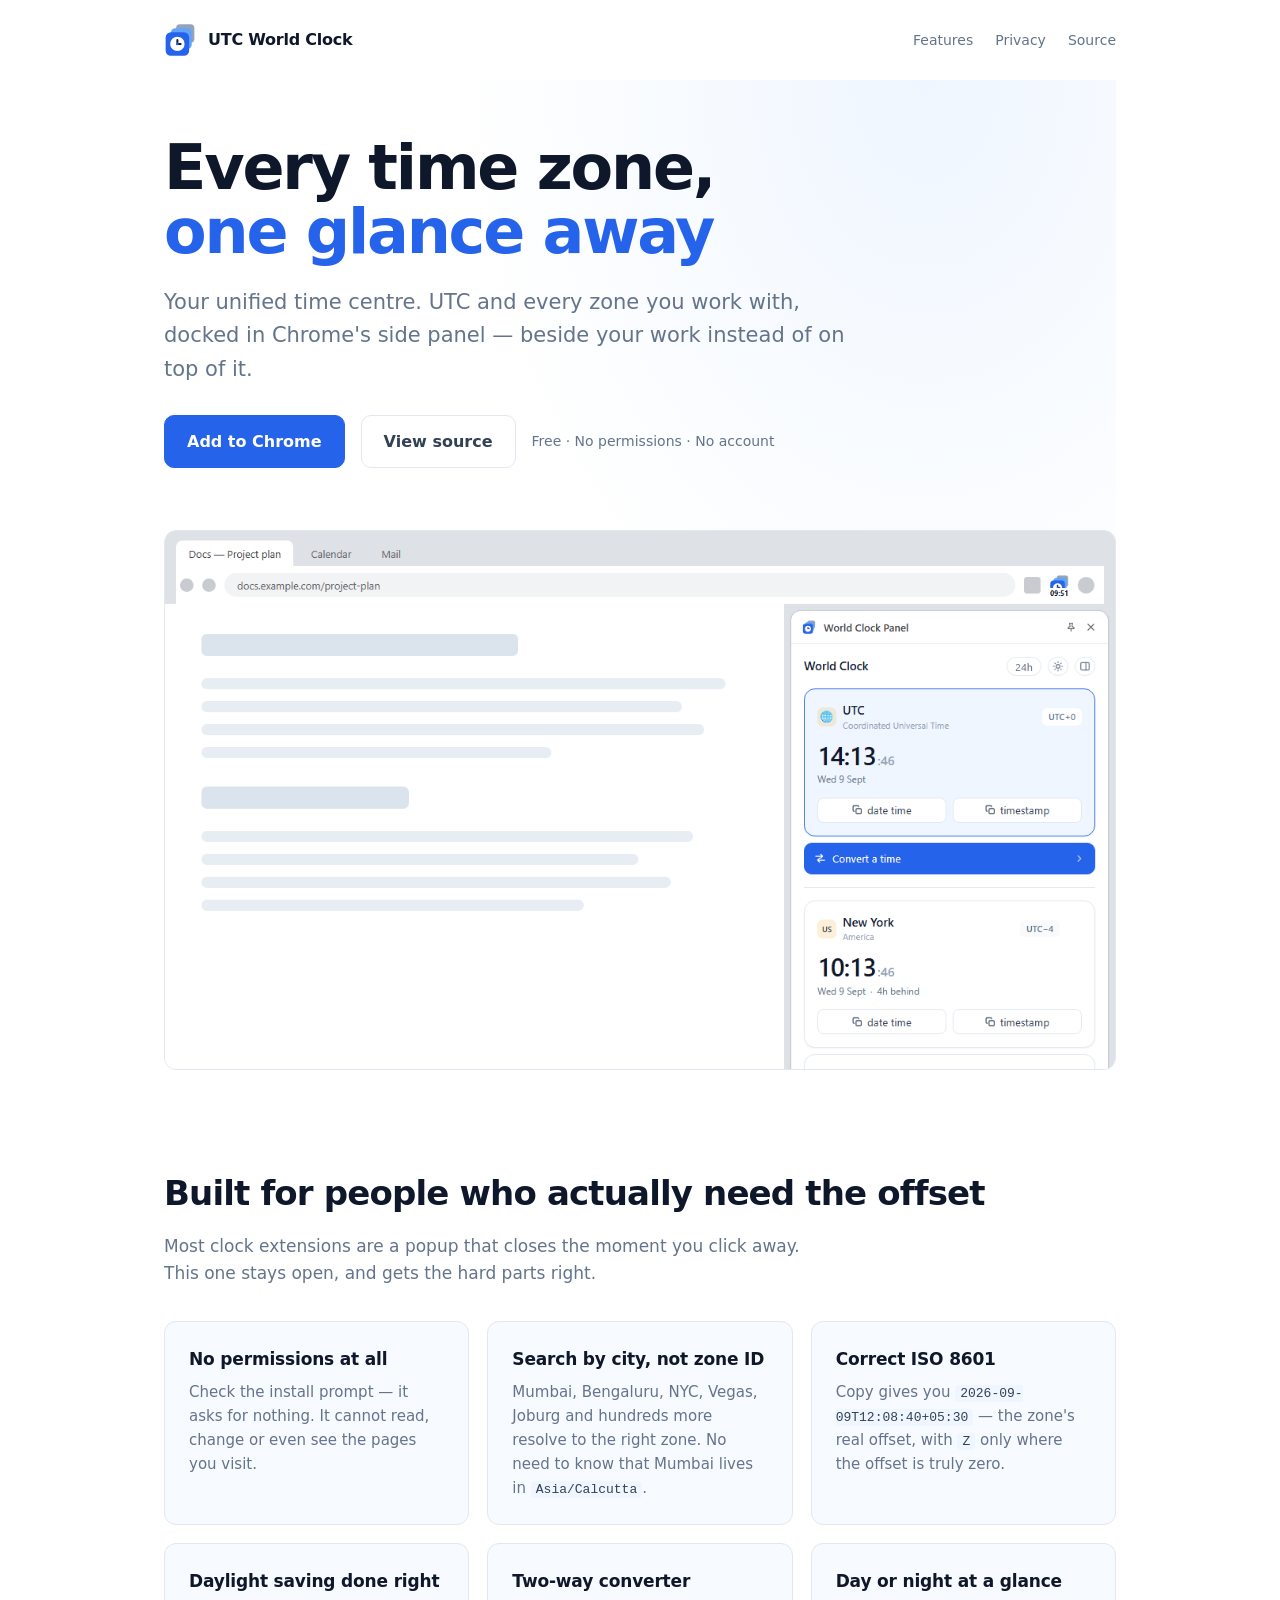
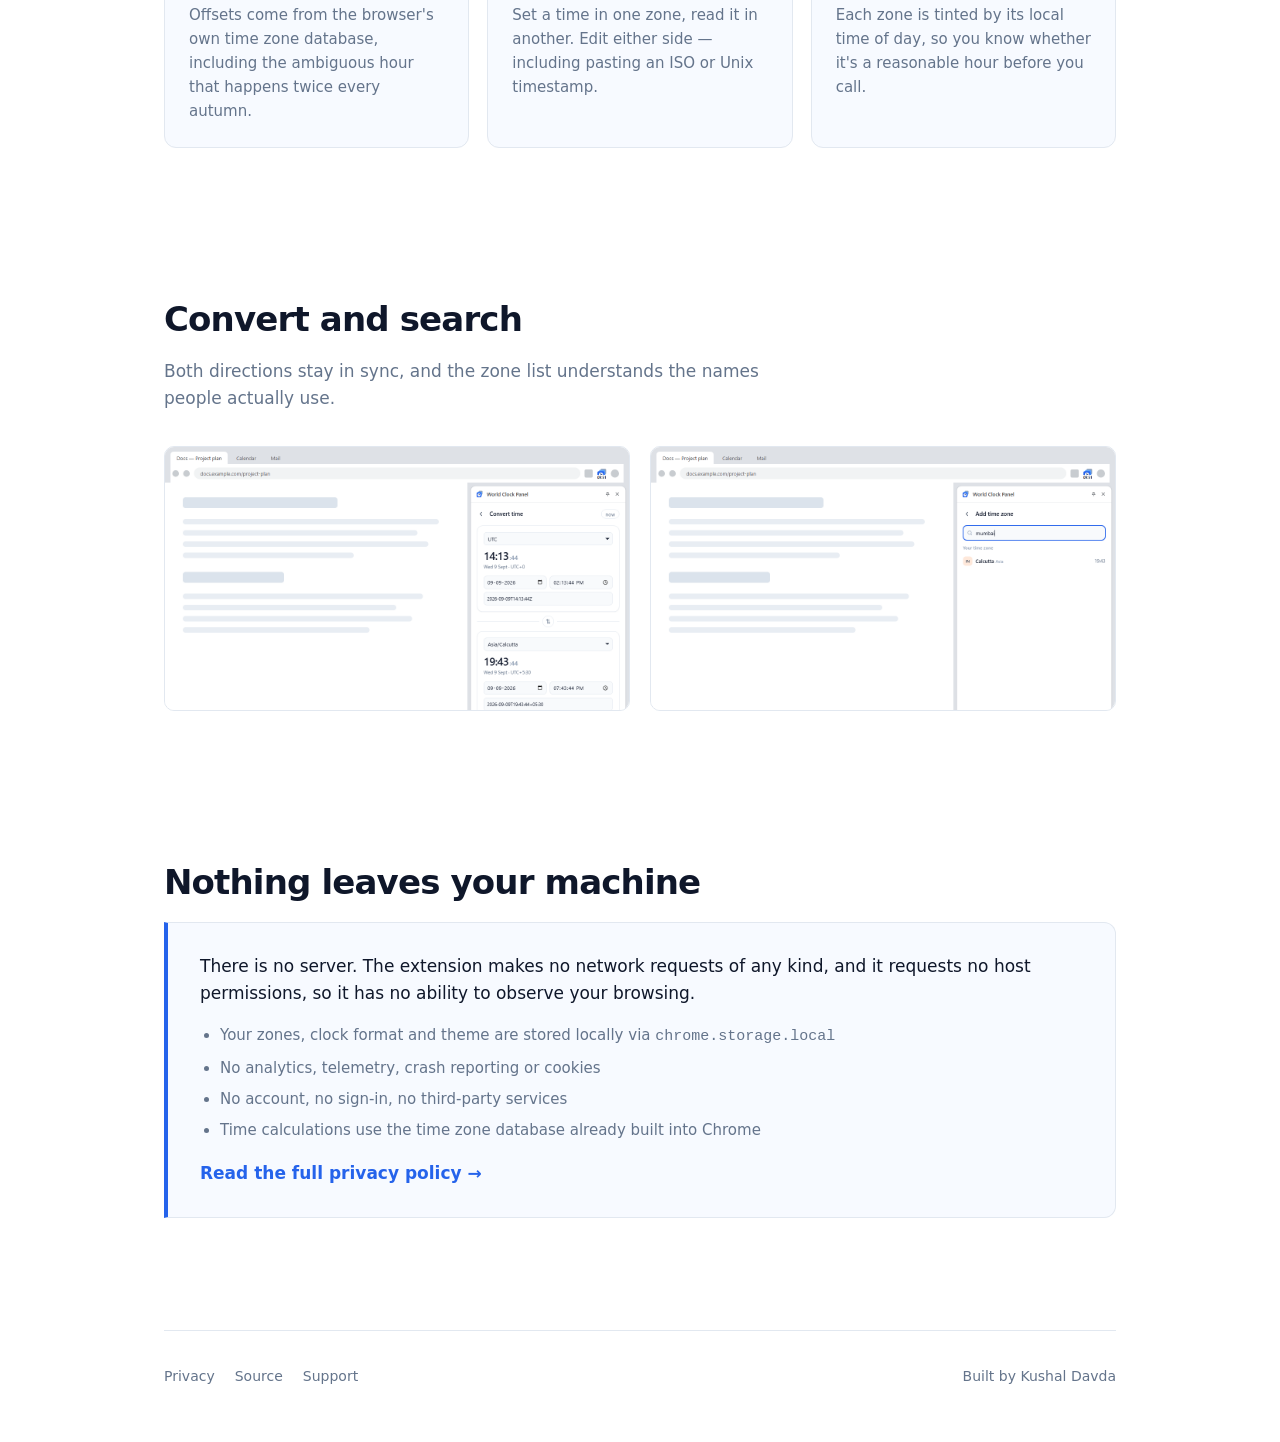
==== docs/index.html @ cd45cd7f "Add landing page, privacy policy and README Site is served from docs/ for GitHub Pages, with a CNAME" ====
<!doctype html>
<html lang="en">
<head>
<meta charset="utf-8">
<meta name="viewport" content="width=device-width, initial-scale=1">
<title>UTC World Clock — a Chrome side panel by Kushal Davda</title>
<meta name="description" content="UTC and every time zone you work with, docked in Chrome's side panel. Convert times, copy real ISO 8601 timestamps, search by city. No permissions, no tracking.">
<link rel="icon" href="assets/icon.svg">
<meta property="og:title" content="UTC World Clock — Chrome side panel">
<meta property="og:description" content="Every time zone, one glance away. No permissions, no tracking.">
<meta property="og:type" content="website">
<style>
  :root {
    --ground: #ffffff;
    --surface: #f7faff;
    --ink: #0f172a;
    --ink-2: #334155;
    --muted: #64748b;
    --line: #e2e8f0;
    --accent: #2563eb;
    --accent-soft: #eff6ff;
    --on-accent: #ffffff;
    color-scheme: light;
  }
  @media (prefers-color-scheme: dark) {
    :root {
      --ground: #0b1220;
      --surface: #111a2b;
      --ink: #f1f5f9;
      --ink-2: #cbd5e1;
      --muted: #94a3b8;
      --line: #1e293b;
      --accent: #60a5fa;
      --accent-soft: #15233d;
      --on-accent: #0f172a;
      color-scheme: dark;
    }
  }

  * { box-sizing: border-box; margin: 0; }

  body {
    background: var(--ground);
    color: var(--ink);
    font: 17px/1.6 system-ui, -apple-system, "Segoe UI", sans-serif;
    -webkit-font-smoothing: antialiased;
  }

  .wrap { max-width: 1000px; margin: 0 auto; padding: 0 24px; }

  /* ---------- header ---------- */

  header {
    display: flex; align-items: center; gap: 12px;
    padding: 24px 0;
  }
  header img { width: 32px; height: 32px; }
  header b { font-size: 16px; font-weight: 700; letter-spacing: -0.015em; }
  header nav { margin-left: auto; display: flex; gap: 22px; font-size: 14px; }
  header nav a { color: var(--muted); text-decoration: none; }
  header nav a:hover { color: var(--ink); }

  /* ---------- hero ---------- */

  .hero {
    padding: 56px 0 24px;
    display: grid; gap: 22px; justify-items: start;
    background:
      radial-gradient(70% 90% at 80% 0%, var(--accent-soft) 0%, transparent 70%);
  }
  h1 {
    font-size: clamp(38px, 6.5vw, 62px);
    font-weight: 700; line-height: 1.03;
    letter-spacing: -0.035em; max-width: 15ch;
  }
  h1 em { font-style: normal; color: var(--accent); }
  .lede { font-size: clamp(18px, 2.4vw, 21px); color: var(--muted); max-width: 52ch; }

  .cta { display: flex; align-items: center; gap: 16px; flex-wrap: wrap; margin-top: 6px; }
  .btn {
    display: inline-flex; align-items: center; gap: 9px;
    padding: 13px 22px; border-radius: 10px;
    background: var(--accent); color: var(--on-accent);
    font-size: 16px; font-weight: 600; text-decoration: none;
    border: 1px solid var(--accent);
  }
  .btn:hover { filter: brightness(1.08); }
  .btn.ghost { background: transparent; color: var(--ink-2); border-color: var(--line); }
  .btn.ghost:hover { border-color: var(--accent); color: var(--accent); filter: none; }
  .note { font-size: 14px; color: var(--muted); }

  figure { margin: 40px 0 0; }
  figure img {
    width: 100%; height: auto; display: block;
    border-radius: 12px; border: 1px solid var(--line);
  }

  /* ---------- sections ---------- */

  section { padding: 72px 0; }
  h2 {
    font-size: clamp(26px, 3.4vw, 34px); font-weight: 700;
    letter-spacing: -0.025em; margin-bottom: 12px; text-wrap: balance;
  }
  .sub { color: var(--muted); max-width: 60ch; margin-bottom: 34px; }

  .grid { display: grid; gap: 18px; grid-template-columns: repeat(auto-fit, minmax(260px, 1fr)); }
  .card {
    padding: 24px; border: 1px solid var(--line);
    border-radius: 12px; background: var(--surface);
  }
  .card h3 { font-size: 17px; font-weight: 650; margin-bottom: 7px; letter-spacing: -0.01em; }
  .card p { font-size: 15px; color: var(--muted); }
  .card code {
    font: 13px ui-monospace, "Cascadia Mono", Consolas, monospace;
    color: var(--ink-2); background: var(--accent-soft);
    padding: 1px 5px; border-radius: 4px;
  }

  .shots { display: grid; gap: 20px; grid-template-columns: repeat(auto-fit, minmax(320px, 1fr)); }
  .shots img { width: 100%; height: auto; border-radius: 10px; border: 1px solid var(--line); }

  .privacy {
    border: 1px solid var(--line); border-left: 4px solid var(--accent);
    border-radius: 0 12px 12px 0; background: var(--surface);
    padding: 30px 32px;
  }
  .privacy ul { margin: 16px 0 0; padding-left: 20px; color: var(--muted); font-size: 15px; }
  .privacy li { margin-bottom: 7px; }

  footer {
    border-top: 1px solid var(--line);
    padding: 34px 0 56px; margin-top: 40px;
    display: flex; gap: 20px; flex-wrap: wrap; align-items: center;
    font-size: 14px; color: var(--muted);
  }
  footer a { color: var(--muted); text-decoration: none; }
  footer a:hover { color: var(--accent); }
  footer .sp { margin-left: auto; }

  a:focus-visible, .btn:focus-visible { outline: 2px solid var(--accent); outline-offset: 3px; }
</style>
</head>
<body>

<div class="wrap">

  <header>
    <img src="assets/icon.svg" alt="">
    <b>UTC World Clock</b>
    <nav>
      <a href="#features">Features</a>
      <a href="#privacy">Privacy</a>
      <a href="https://github.com/kushaldavda/world-clock-panel">Source</a>
    </nav>
  </header>

  <div class="hero">
    <h1>Every time zone, <em>one glance away</em></h1>
    <p class="lede">
      Your unified time centre. UTC and every zone you work with, docked in Chrome's side
      panel — beside your work instead of on top of it.
    </p>
    <div class="cta">
      <!-- Replace with the Chrome Web Store URL once the listing is live -->
      <a class="btn" href="#">Add to Chrome</a>
      <a class="btn ghost" href="https://github.com/kushaldavda/world-clock-panel">View source</a>
      <span class="note">Free · No permissions · No account</span>
    </div>
    <figure><img src="assets/panel.png" alt="The extension open in Chrome's side panel beside a document, showing UTC and New York clocks"></figure>
  </div>

  <section id="features">
    <h2>Built for people who actually need the offset</h2>
    <p class="sub">
      Most clock extensions are a popup that closes the moment you click away. This one
      stays open, and gets the hard parts right.
    </p>

    <div class="grid">
      <div class="card">
        <h3>No permissions at all</h3>
        <p>Check the install prompt — it asks for nothing. It cannot read, change or even see the pages you visit.</p>
      </div>
      <div class="card">
        <h3>Search by city, not zone ID</h3>
        <p>Mumbai, Bengaluru, NYC, Vegas, Joburg and hundreds more resolve to the right zone. No need to know that Mumbai lives in <code>Asia/Calcutta</code>.</p>
      </div>
      <div class="card">
        <h3>Correct ISO 8601</h3>
        <p>Copy gives you <code>2026-09-09T12:08:40+05:30</code> — the zone's real offset, with <code>Z</code> only where the offset is truly zero.</p>
      </div>
      <div class="card">
        <h3>Daylight saving done right</h3>
        <p>Offsets come from the browser's own time zone database, including the ambiguous hour that happens twice every autumn.</p>
      </div>
      <div class="card">
        <h3>Two-way converter</h3>
        <p>Set a time in one zone, read it in another. Edit either side — including pasting an ISO or Unix timestamp.</p>
      </div>
      <div class="card">
        <h3>Day or night at a glance</h3>
        <p>Each zone is tinted by its local time of day, so you know whether it's a reasonable hour before you call.</p>
      </div>
    </div>
  </section>

  <section>
    <h2>Convert and search</h2>
    <p class="sub">Both directions stay in sync, and the zone list understands the names people actually use.</p>
    <div class="shots">
      <img src="assets/convert.png" alt="The converter showing UTC and Asia/Calcutta side by side">
      <img src="assets/search.png" alt="Searching for mumbai and finding the Calcutta time zone">
    </div>
  </section>

  <section id="privacy">
    <h2>Nothing leaves your machine</h2>
    <div class="privacy">
      <p>
        There is no server. The extension makes no network requests of any kind, and it
        requests no host permissions, so it has no ability to observe your browsing.
      </p>
      <ul>
        <li>Your zones, clock format and theme are stored locally via <code>chrome.storage.local</code></li>
        <li>No analytics, telemetry, crash reporting or cookies</li>
        <li>No account, no sign-in, no third-party services</li>
        <li>Time calculations use the time zone database already built into Chrome</li>
      </ul>
      <p style="margin-top:18px">
        <a href="privacy.html" style="color:var(--accent);font-weight:600;text-decoration:none">Read the full privacy policy →</a>
      </p>
    </div>
  </section>

  <footer>
    <a href="privacy.html">Privacy</a>
    <a href="https://github.com/kushaldavda/world-clock-panel">Source</a>
    <a href="https://github.com/kushaldavda/world-clock-panel/issues">Support</a>
    <span class="sp">Built by <a href="https://kushaldavda.com">Kushal Davda</a></span>
  </footer>

</div>
</body>
</html>
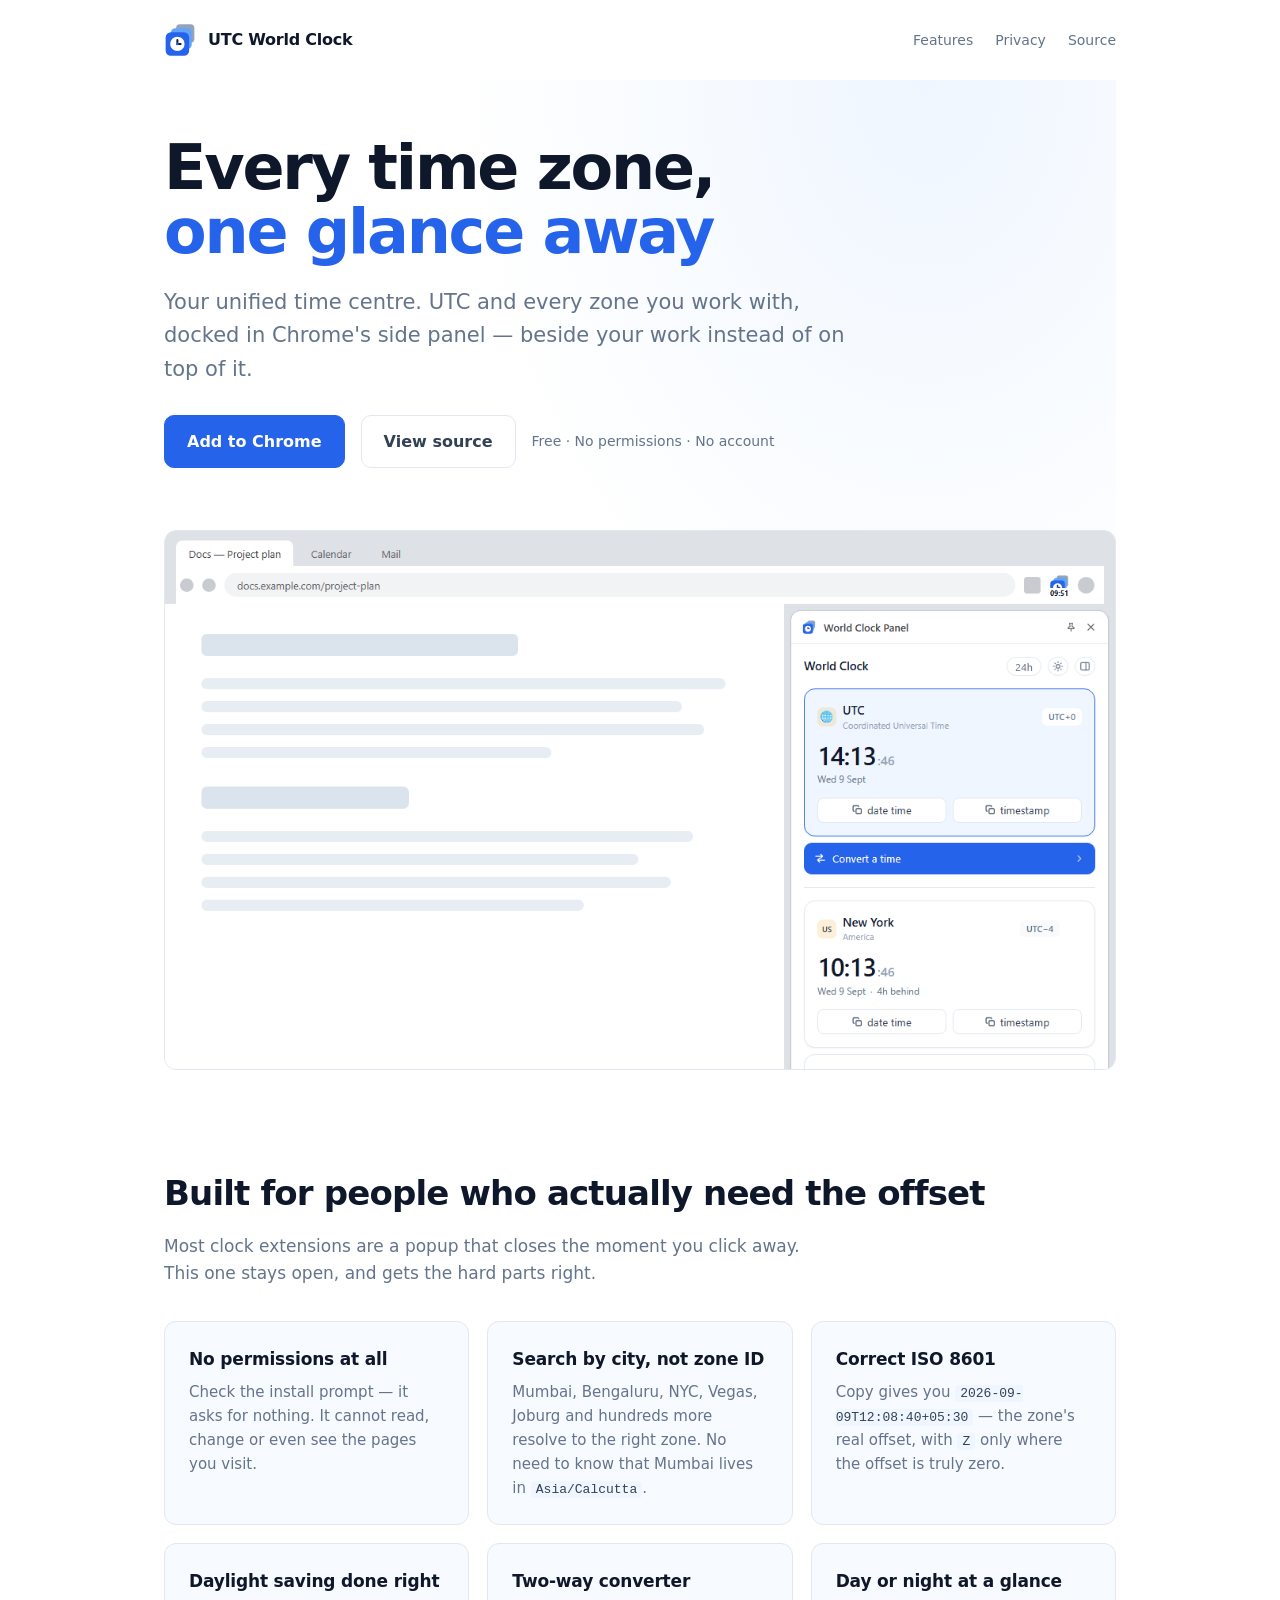
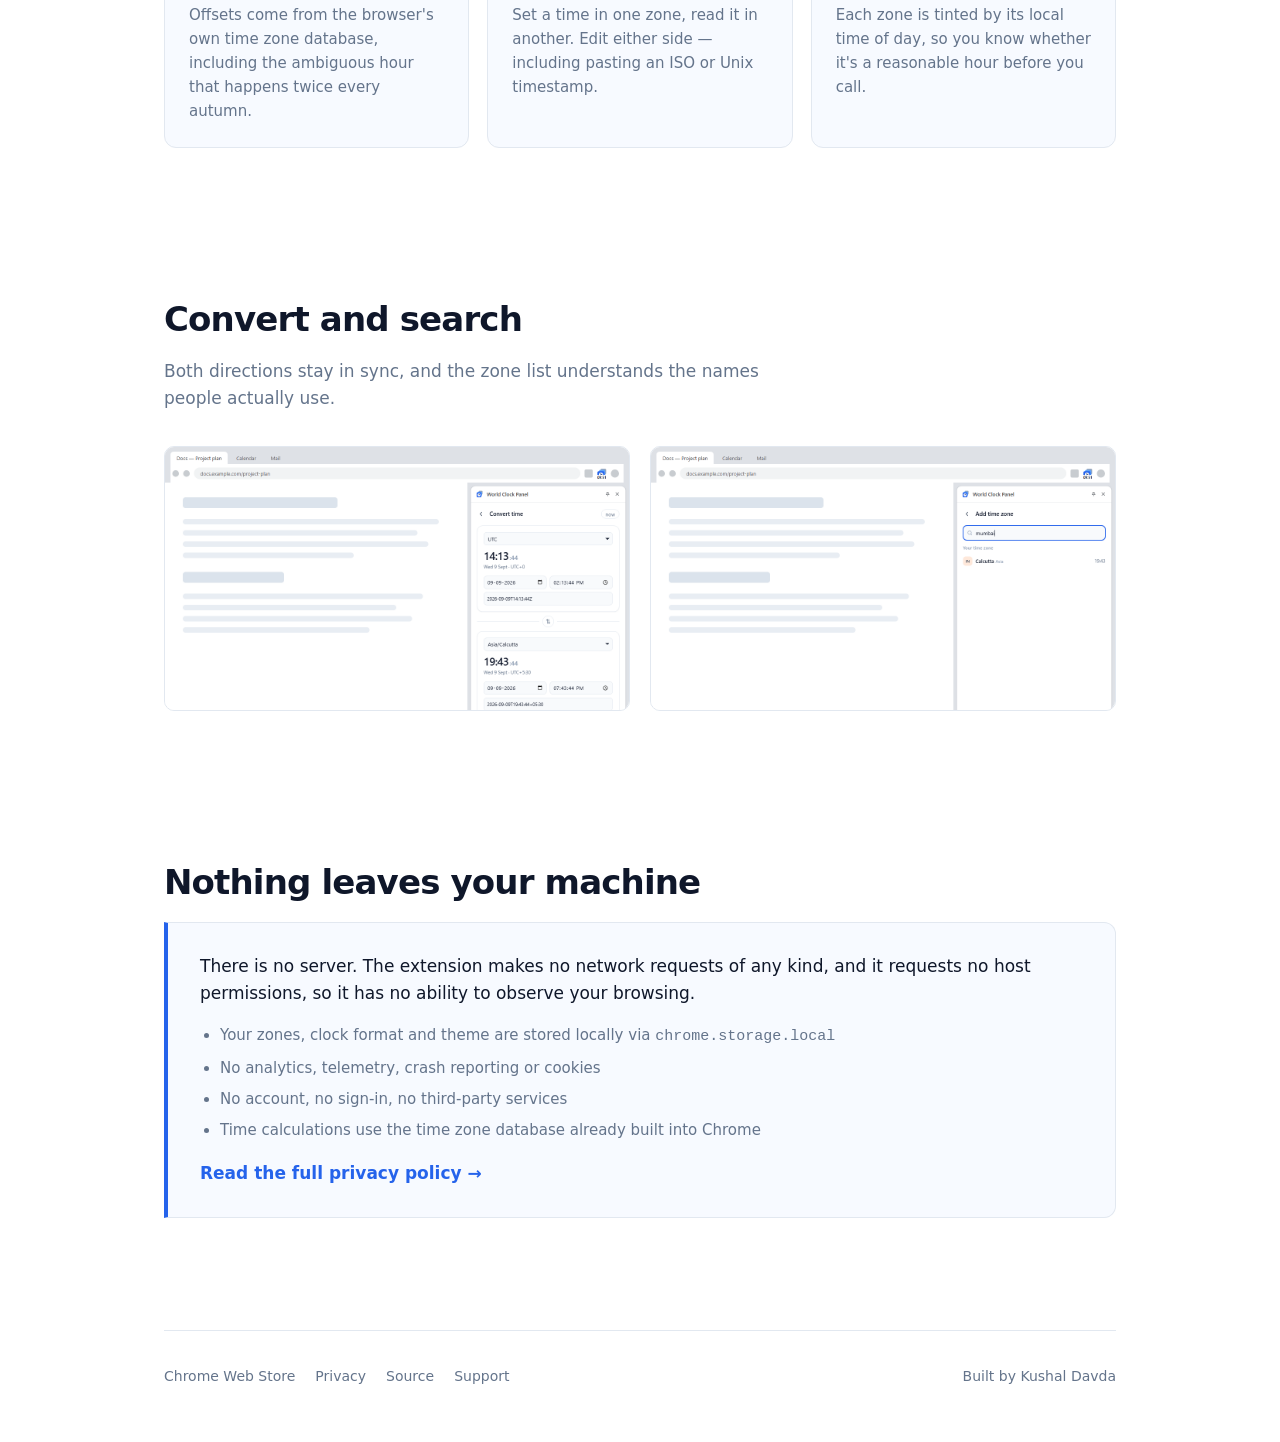
==== commit a41fe3e3: "Link the published Chrome Web Store listing" ====
--- a/docs/index.html
+++ b/docs/index.html
@@ -151,7 +151,7 @@
     <nav>
       <a href="#features">Features</a>
       <a href="#privacy">Privacy</a>
-      <a href="https://github.com/kushaldavda/world-clock-panel">Source</a>
+      <a href="https://github.com/KDDeveloper/world-clock-panel">Source</a>
     </nav>
   </header>
 
@@ -162,9 +162,8 @@
       panel — beside your work instead of on top of it.
     </p>
     <div class="cta">
-      <!-- Replace with the Chrome Web Store URL once the listing is live -->
-      <a class="btn" href="#">Add to Chrome</a>
-      <a class="btn ghost" href="https://github.com/kushaldavda/world-clock-panel">View source</a>
+      <a class="btn" href="https://chromewebstore.google.com/detail/world-clock-panel/jocioomjfikjikpjpiiamkgkggcgadcg">Add to Chrome</a>
+      <a class="btn ghost" href="https://github.com/KDDeveloper/world-clock-panel">View source</a>
       <span class="note">Free · No permissions · No account</span>
     </div>
     <figure><img src="assets/panel.png" alt="The extension open in Chrome's side panel beside a document, showing UTC and New York clocks"></figure>
@@ -234,9 +233,10 @@
   </section>
 
   <footer>
+    <a href="https://chromewebstore.google.com/detail/world-clock-panel/jocioomjfikjikpjpiiamkgkggcgadcg">Chrome Web Store</a>
     <a href="privacy.html">Privacy</a>
-    <a href="https://github.com/kushaldavda/world-clock-panel">Source</a>
-    <a href="https://github.com/kushaldavda/world-clock-panel/issues">Support</a>
+    <a href="https://github.com/KDDeveloper/world-clock-panel">Source</a>
+    <a href="https://github.com/KDDeveloper/world-clock-panel/issues">Support</a>
     <span class="sp">Built by <a href="https://kushaldavda.com">Kushal Davda</a></span>
   </footer>
 
